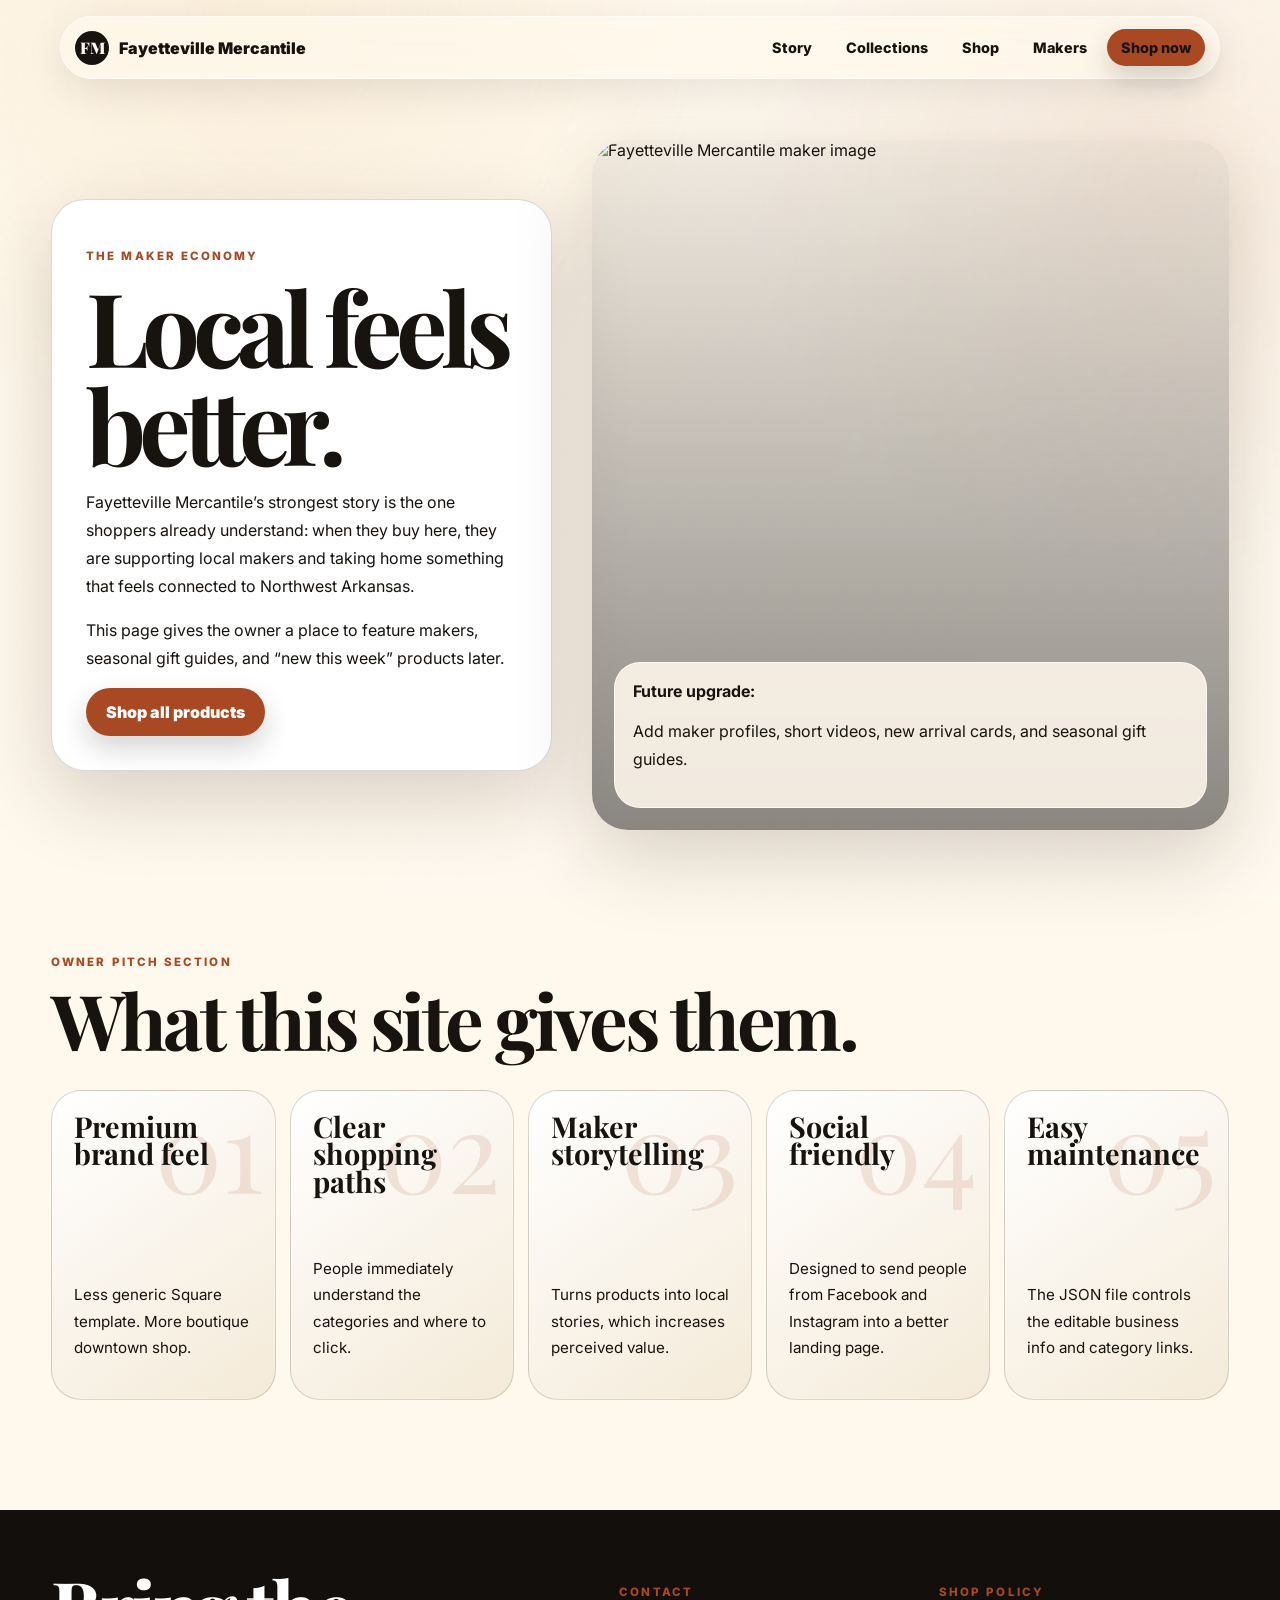
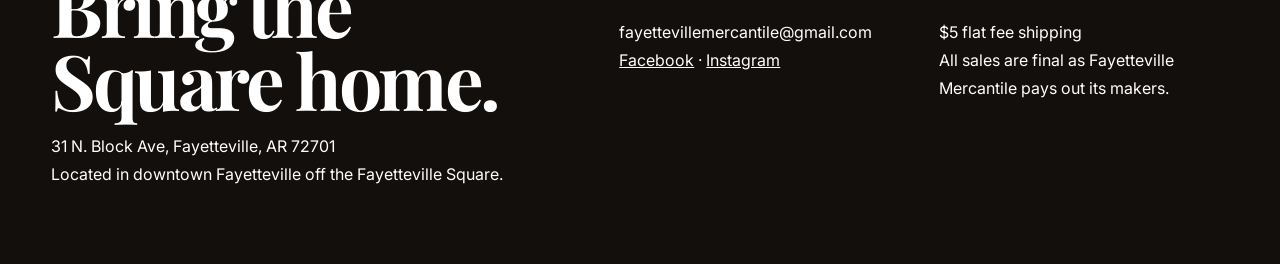
==== makers/index.html @ d218198b "Add initial HTML structure for makers page" ====
<!doctype html>
<html lang="en">

<head>
    <meta charset="utf-8">
    <meta name="viewport" content="width=device-width, initial-scale=1">
    <title>Local Makers | Fayetteville Mercantile</title>
    <link rel="preconnect" href="https://fonts.googleapis.com">
    <link
        href="https://fonts.googleapis.com/css2?family=Inter:wght@500;700;800;900&family=Playfair+Display:wght@700;900&display=swap"
        rel="stylesheet">
    <link rel="stylesheet" href="../assets/css/styles.css">
</head>

<body data-depth="sub">
    <nav class="nav"><a class="brand" href="../index.html"><span class="mark">FM</span><span>Fayetteville
                Mercantile</span></a>
        <div class="links"><a href="../index.html#story">Story</a><a href="../index.html#collections">Collections</a><a
                href="../shop/index.html">Shop</a><a href="../makers/index.html">Makers</a><a class="btn rust"
                data-shop-link href="#">Shop now</a></div>
    </nav>
    <main class="shop-page">
        <section class="container split">
            <div class="story-card reveal">
                <p class="eyebrow">The maker economy</p>
                <h1 style="font-size:clamp(3.5rem,8vw,8rem)">Local feels better.</h1>
                <p>Fayetteville Mercantile’s strongest story is the one shoppers already understand: when they buy here,
                    they are supporting local makers and taking home something that feels connected to Northwest
                    Arkansas.</p>
                <p>This page gives the owner a place to feature makers, seasonal gift guides, and “new this week”
                    products later.</p><a class="btn rust" data-shop-link href="#">Shop all products</a>
            </div>
            <div class="hero-card reveal"><img data-about-img alt="Fayetteville Mercantile maker image">
                <div class="floating"><strong>Future upgrade:</strong>
                    <p>Add maker profiles, short videos, new arrival cards, and seasonal gift guides.</p>
                </div>
            </div>
        </section>
        <section class="section container">
            <p class="eyebrow">Owner pitch section</p>
            <h2>What this site gives them.</h2>
            <div class="categories">
                <div class="cat reveal" data-num="01">
                    <h3>Premium brand feel</h3>
                    <p>Less generic Square template. More boutique downtown shop.</p>
                </div>
                <div class="cat reveal" data-num="02">
                    <h3>Clear shopping paths</h3>
                    <p>People immediately understand the categories and where to click.</p>
                </div>
                <div class="cat reveal" data-num="03">
                    <h3>Maker storytelling</h3>
                    <p>Turns products into local stories, which increases perceived value.</p>
                </div>
                <div class="cat reveal" data-num="04">
                    <h3>Social friendly</h3>
                    <p>Designed to send people from Facebook and Instagram into a better landing page.</p>
                </div>
                <div class="cat reveal" data-num="05">
                    <h3>Easy maintenance</h3>
                    <p>The JSON file controls the editable business info and category links.</p>
                </div>
            </div>
        </section>
    </main>
    <footer class="footer">
        <div class="container footer-grid">
            <div>
                <h2>Bring the Square home.</h2>
                <p><span data-business="address"></span><br><span data-business="locationNote"></span></p>
            </div>
            <div>
                <p class="eyebrow">Contact</p>
                <p><span data-business="email"></span><br><a data-fb style="color:white" target="_blank">Facebook</a> ·
                    <a data-ig style="color:white" target="_blank">Instagram</a></p>
            </div>
            <div>
                <p class="eyebrow">Shop policy</p>
                <p><span data-business="shipping"></span><br><span data-business="policy"></span></p>
            </div>
        </div>
    </footer>
    <script src="../assets/js/main.js"></script>
</body>

</html>
---- assets/css/styles.css ----
:root {
    --ink: #17130f;
    --cream: #fff8ec;
    --paper: #f4ead8;
    --rust: #a84923;
    --gold: #d7a84d;
    --sage: #6f7f5f;
    --berry: #5a2036;
    --line: rgba(23, 19, 15, .16);
    --shadow: 0 28px 80px rgba(45, 25, 12, .18)
}

* {
    box-sizing: border-box
}

html {
    scroll-behavior: smooth
}

body {
    margin: 0;
    font-family: Inter, system-ui, -apple-system, Segoe UI, sans-serif;
    color: var(--ink);
    background: var(--cream);
    overflow-x: hidden
}

body:before {
    content: "";
    position: fixed;
    inset: 0;
    pointer-events: none;
    opacity: .45;
    background: radial-gradient(circle at 20% 0%, rgba(215, 168, 77, .25), transparent 34%), radial-gradient(circle at 90% 20%, rgba(168, 73, 35, .18), transparent 30%), linear-gradient(120deg, transparent, rgba(255, 255, 255, .45));
    z-index: -1
}

img {
    max-width: 100%;
    display: block
}

.container {
    width: min(1180px, 92vw);
    margin: auto
}

.eyebrow {
    letter-spacing: .18em;
    text-transform: uppercase;
    font-weight: 800;
    font-size: .72rem;
    color: var(--rust)
}

h1,
h2,
h3 {
    font-family: "Playfair Display", Georgia, serif;
    line-height: .95;
    margin: 0
}

h1 {
    font-size: clamp(4.1rem, 10vw, 10rem);
    letter-spacing: -.07em
}

h2 {
    font-size: clamp(2.4rem, 6vw, 5.8rem);
    letter-spacing: -.045em
}

p {
    line-height: 1.75
}

.nav {
    position: fixed;
    top: 16px;
    left: 50%;
    transform: translateX(-50%);
    width: min(1160px, 92vw);
    z-index: 20;
    display: flex;
    align-items: center;
    justify-content: space-between;
    padding: 12px 14px;
    border: 1px solid rgba(255, 255, 255, .5);
    background: rgba(255, 248, 236, .72);
    backdrop-filter: blur(18px);
    border-radius: 999px;
    box-shadow: 0 12px 40px rgba(0, 0, 0, .09)
}

.brand {
    display: flex;
    align-items: center;
    gap: 10px;
    font-weight: 900;
    text-decoration: none;
    color: var(--ink)
}

.mark {
    width: 34px;
    height: 34px;
    border-radius: 50%;
    display: grid;
    place-items: center;
    background: var(--ink);
    color: var(--cream);
    font-family: "Playfair Display", serif
}

.links {
    display: flex;
    gap: 6px;
    align-items: center
}

.links a {
    padding: 10px 14px;
    border-radius: 999px;
    text-decoration: none;
    color: var(--ink);
    font-weight: 800;
    font-size: .9rem
}

.links a:hover {
    background: #fff
}

.btn {
    display: inline-flex;
    align-items: center;
    justify-content: center;
    gap: 10px;
    border: 0;
    border-radius: 999px;
    background: var(--ink);
    color: #fff;
    text-decoration: none;
    font-weight: 900;
    padding: 14px 20px;
    box-shadow: 0 12px 28px rgba(23, 19, 15, .18);
    cursor: pointer
}

.btn.alt {
    background: #fff;
    color: var(--ink);
    border: 1px solid var(--line)
}

.btn.rust {
    background: var(--rust)
}

.hero {
    min-height: 100vh;
    display: grid;
    align-items: end;
    padding: 130px 0 70px;
    position: relative
}

.hero-grid {
    display: grid;
    grid-template-columns: 1.08fr .92fr;
    gap: 42px;
    align-items: end
}

.hero-copy {
    position: relative;
    z-index: 2
}

.hero h1 span {
    display: block
}

.hero p {
    max-width: 620px;
    font-size: 1.16rem
}

.hero-actions {
    display: flex;
    gap: 12px;
    flex-wrap: wrap;
    margin-top: 28px
}

.hero-card {
    position: relative;
    min-height: 690px;
    border-radius: 36px;
    overflow: hidden;
    box-shadow: var(--shadow);
    isolation: isolate
}

.hero-card img {
    width: 100%;
    height: 100%;
    object-fit: cover;
    position: absolute;
    inset: 0
}

.hero-card:after {
    content: "";
    position: absolute;
    inset: 0;
    background: linear-gradient(180deg, rgba(0, 0, 0, .05), rgba(0, 0, 0, .46))
}

.floating {
    position: absolute;
    bottom: 22px;
    left: 22px;
    right: 22px;
    z-index: 3;
    background: rgba(255, 248, 236, .88);
    backdrop-filter: blur(14px);
    border-radius: 26px;
    padding: 18px;
    border: 1px solid rgba(255, 255, 255, .7)
}

.ticker {
    overflow: hidden;
    border-block: 1px solid var(--line);
    background: #fff
}

.ticker-track {
    display: flex;
    gap: 40px;
    white-space: nowrap;
    animation: marquee 24s linear infinite;
    padding: 16px 0;
    font-weight: 900;
    color: var(--berry)
}

@keyframes marquee {
    from {
        transform: translateX(0)
    }

    to {
        transform: translateX(-50%)
    }
}

.section {
    padding: 110px 0
}

.split {
    display: grid;
    grid-template-columns: .88fr 1.12fr;
    gap: 40px;
    align-items: center
}

.story-card {
    background: #fff;
    border: 1px solid var(--line);
    border-radius: 34px;
    padding: 34px;
    box-shadow: var(--shadow)
}

.story-image {
    border-radius: 34px;
    overflow: hidden;
    transform: rotate(-2deg);
    box-shadow: var(--shadow)
}

.story-image img {
    width: 100%;
    height: 560px;
    object-fit: cover
}

.categories {
    display: grid;
    grid-template-columns: repeat(5, 1fr);
    gap: 14px;
    margin-top: 34px
}

.cat {
    position: relative;
    min-height: 310px;
    border-radius: 30px;
    padding: 22px;
    overflow: hidden;
    background: linear-gradient(145deg, #fff, var(--paper));
    border: 1px solid var(--line);
    text-decoration: none;
    color: var(--ink);
    transition: .35s ease;
    display: flex;
    flex-direction: column;
    justify-content: space-between
}

.cat:hover {
    transform: translateY(-9px);
    box-shadow: var(--shadow)
}

.cat:before {
    content: attr(data-num);
    font-family: "Playfair Display";
    font-size: 7rem;
    line-height: .8;
    color: rgba(168, 73, 35, .13);
    position: absolute;
    right: 12px;
    top: 12px
}

.cat h3 {
    font-size: 1.8rem;
    position: relative
}

.cat p {
    font-size: .95rem;
    position: relative
}

.cat small {
    font-weight: 900;
    color: var(--rust)
}

.experience {
    background: var(--ink);
    color: var(--cream);
    border-radius: 44px;
    padding: 54px;
    display: grid;
    grid-template-columns: 1fr 1fr;
    gap: 34px
}

.pill-grid {
    display: grid;
    grid-template-columns: repeat(2, 1fr);
    gap: 12px
}

.pill {
    background: rgba(255, 255, 255, .08);
    border: 1px solid rgba(255, 255, 255, .16);
    border-radius: 22px;
    padding: 18px
}

.gallery {
    display: grid;
    grid-template-columns: 1.1fr .9fr;
    gap: 16px
}

.gallery img {
    border-radius: 30px;
    object-fit: cover;
    height: 440px;
    width: 100%
}

.gallery .stack {
    display: grid;
    gap: 16px
}

.gallery .stack img {
    height: 212px
}

.shop-page {
    padding-top: 140px;
    min-height: 100vh
}

.shop-controls {
    display: flex;
    gap: 12px;
    flex-wrap: wrap;
    margin: 24px 0
}

.filter {
    border: 1px solid var(--line);
    background: #fff;
    border-radius: 999px;
    padding: 12px 16px;
    font-weight: 900;
    cursor: pointer
}

.filter.active {
    background: var(--ink);
    color: #fff
}

.product-grid {
    display: grid;
    grid-template-columns: repeat(3, 1fr);
    gap: 18px;
    margin-top: 24px
}

.product {
    background: #fff;
    border: 1px solid var(--line);
    border-radius: 30px;
    padding: 24px;
    box-shadow: 0 16px 48px rgba(40, 20, 8, .08)
}

.product .tag {
    display: inline-block;
    font-size: .72rem;
    font-weight: 900;
    color: var(--rust);
    letter-spacing: .12em;
    text-transform: uppercase
}

.footer {
    padding: 60px 0;
    background: #120f0c;
    color: #fff
}

.footer-grid {
    display: grid;
    grid-template-columns: 1.3fr .7fr .7fr;
    gap: 30px
}

.reveal {
    opacity: 0;
    transform: translateY(26px);
    transition: .75s ease
}

.reveal.show {
    opacity: 1;
    transform: none
}

@media(max-width:900px) {
    .links a:not(.btn) {
        display: none
    }

    .hero-grid,
    .split,
    .experience,
    .gallery,
    .footer-grid {
        grid-template-columns: 1fr
    }

    .hero-card {
        min-height: 520px
    }

    .categories,
    .product-grid {
        grid-template-columns: 1fr
    }

    .pill-grid {
        grid-template-columns: 1fr
    }

    h1 {
        font-size: 4.3rem
    }

    .section {
        padding: 74px 0
    }

    .experience {
        padding: 28px;
        border-radius: 30px
    }
}
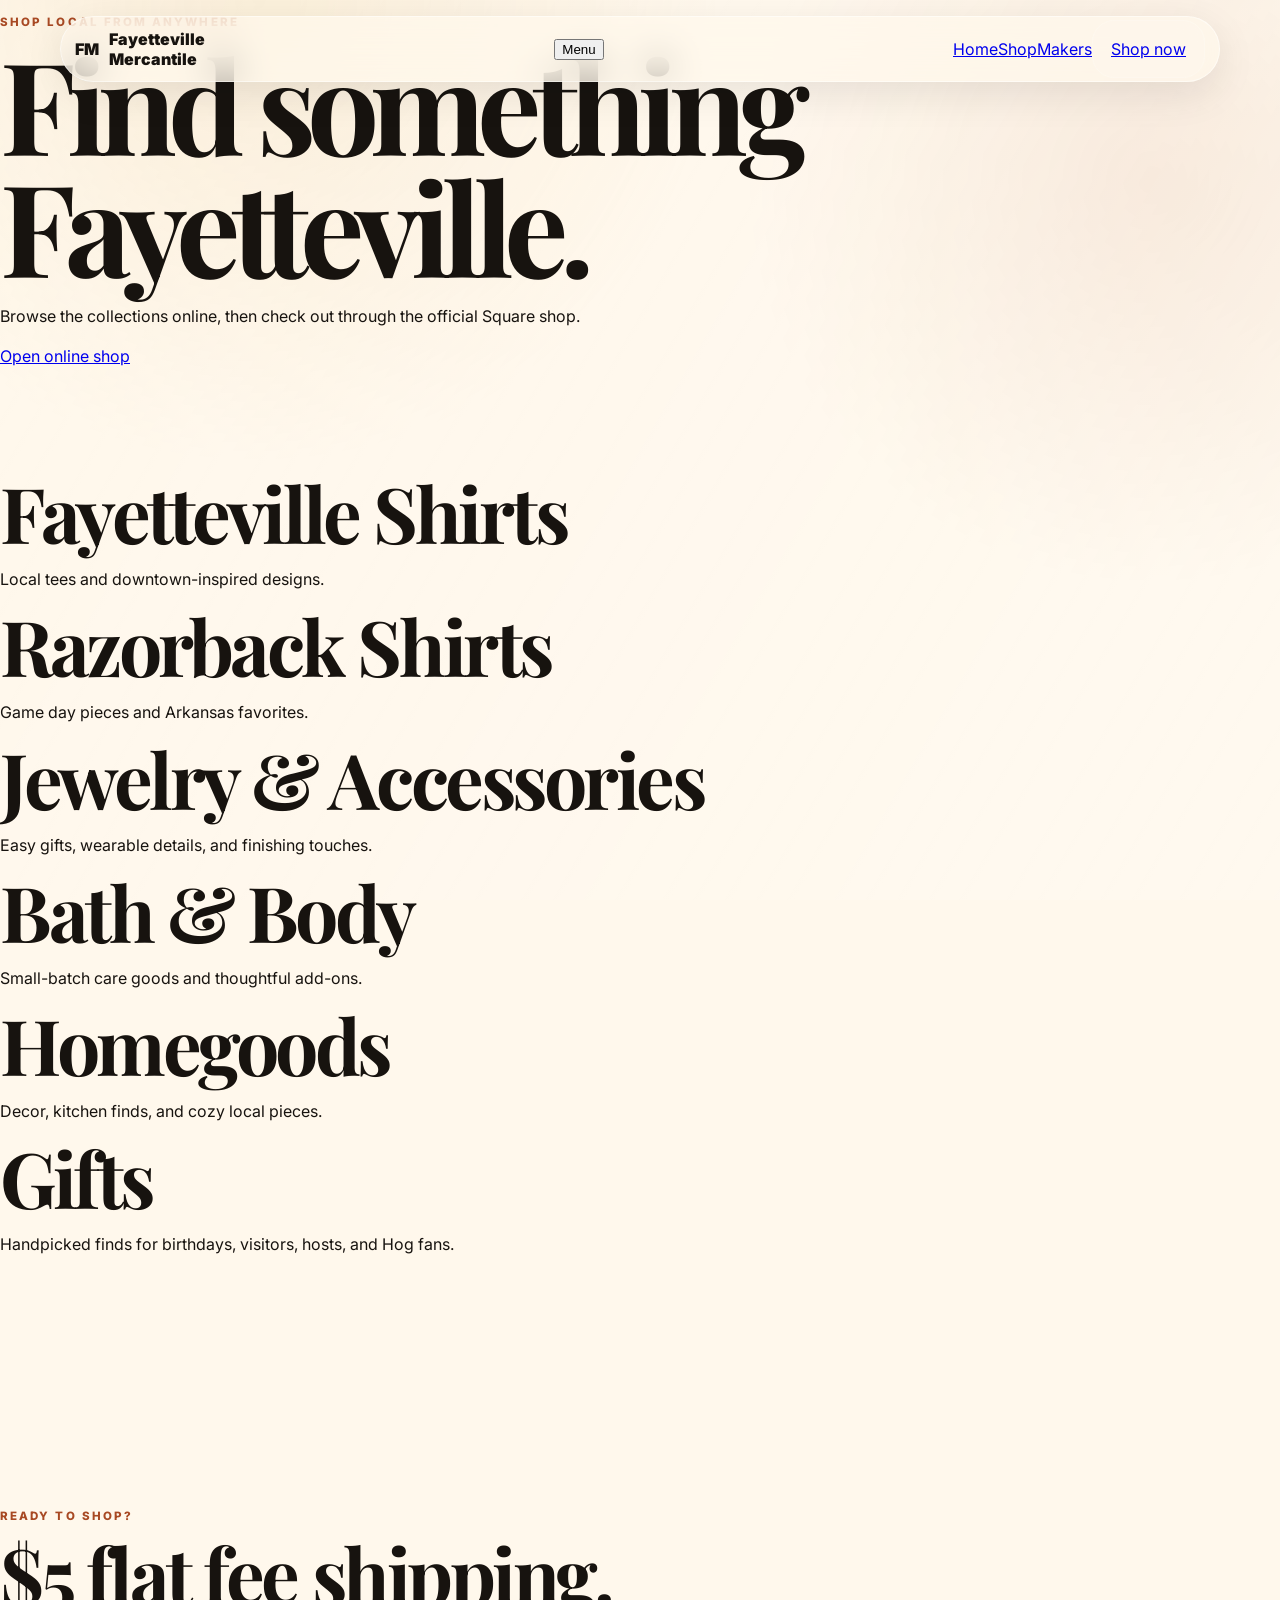
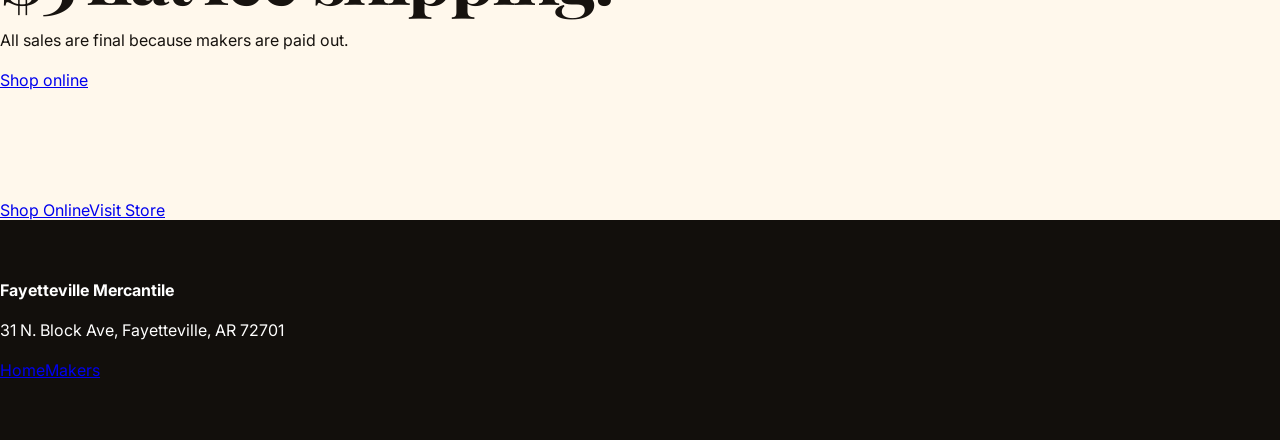
==== commit 8e2932ac: "Update index.html" ====
--- a/makers/index.html
+++ b/makers/index.html
@@ -4,81 +4,78 @@
 <head>
     <meta charset="utf-8">
     <meta name="viewport" content="width=device-width, initial-scale=1">
-    <title>Local Makers | Fayetteville Mercantile</title>
+    <title>Shop | Fayetteville Mercantile</title>
+    <meta name="description"
+        content="Shop Fayetteville Mercantile collections including Fayetteville shirts, Razorback styles, jewelry, accessories, bath and body, homegoods, and local gifts.">
     <link rel="preconnect" href="https://fonts.googleapis.com">
+    <link rel="preconnect" href="https://fonts.gstatic.com" crossorigin>
     <link
-        href="https://fonts.googleapis.com/css2?family=Inter:wght@500;700;800;900&family=Playfair+Display:wght@700;900&display=swap"
+        href="https://fonts.googleapis.com/css2?family=Playfair+Display:wght@700;800&family=Inter:wght@400;600;700;800;900&display=swap"
         rel="stylesheet">
     <link rel="stylesheet" href="../assets/css/styles.css">
 </head>
 
-<body data-depth="sub">
-    <nav class="nav"><a class="brand" href="../index.html"><span class="mark">FM</span><span>Fayetteville
-                Mercantile</span></a>
-        <div class="links"><a href="../index.html#story">Story</a><a href="../index.html#collections">Collections</a><a
-                href="../shop/index.html">Shop</a><a href="../makers/index.html">Makers</a><a class="btn rust"
-                data-shop-link href="#">Shop now</a></div>
-    </nav>
-    <main class="shop-page">
-        <section class="container split">
-            <div class="story-card reveal">
-                <p class="eyebrow">The maker economy</p>
-                <h1 style="font-size:clamp(3.5rem,8vw,8rem)">Local feels better.</h1>
-                <p>Fayetteville Mercantile’s strongest story is the one shoppers already understand: when they buy here,
-                    they are supporting local makers and taking home something that feels connected to Northwest
-                    Arkansas.</p>
-                <p>This page gives the owner a place to feature makers, seasonal gift guides, and “new this week”
-                    products later.</p><a class="btn rust" data-shop-link href="#">Shop all products</a>
-            </div>
-            <div class="hero-card reveal"><img data-about-img alt="Fayetteville Mercantile maker image">
-                <div class="floating"><strong>Future upgrade:</strong>
-                    <p>Add maker profiles, short videos, new arrival cards, and seasonal gift guides.</p>
-                </div>
+<body>
+    <header class="nav" data-nav><a class="brand" href="../index.html"><span
+                class="brand-mark">FM</span><span>Fayetteville<br>Mercantile</span></a><button class="menu-toggle"
+            data-menu>Menu</button>
+        <nav class="nav-links" data-links><a href="../index.html">Home</a><a href="index.html">Shop</a><a
+                href="../makers/index.html">Makers</a><a class="pill"
+                href="https://www.fayettevillemercantile.com/s/shop" target="_blank" rel="noopener">Shop now</a></nav>
+    </header>
+    <main>
+        <section class="page-hero">
+            <p class="eyebrow">Shop local from anywhere</p>
+            <h1>Find something Fayetteville.</h1>
+            <p>Browse the collections online, then check out through the official Square shop.</p><a
+                class="button primary" href="https://www.fayettevillemercantile.com/s/shop" target="_blank"
+                rel="noopener">Open online shop</a>
+        </section>
+        <section class="section">
+            <div class="shop-grid">
+                <article>
+                    <h2>Fayetteville Shirts</h2>
+                    <p>Local tees and downtown-inspired designs.</p>
+                </article>
+                <article>
+                    <h2>Razorback Shirts</h2>
+                    <p>Game day pieces and Arkansas favorites.</p>
+                </article>
+                <article>
+                    <h2>Jewelry & Accessories</h2>
+                    <p>Easy gifts, wearable details, and finishing touches.</p>
+                </article>
+                <article>
+                    <h2>Bath & Body</h2>
+                    <p>Small-batch care goods and thoughtful add-ons.</p>
+                </article>
+                <article>
+                    <h2>Homegoods</h2>
+                    <p>Decor, kitchen finds, and cozy local pieces.</p>
+                </article>
+                <article>
+                    <h2>Gifts</h2>
+                    <p>Handpicked finds for birthdays, visitors, hosts, and Hog fans.</p>
+                </article>
             </div>
         </section>
-        <section class="section container">
-            <p class="eyebrow">Owner pitch section</p>
-            <h2>What this site gives them.</h2>
-            <div class="categories">
-                <div class="cat reveal" data-num="01">
-                    <h3>Premium brand feel</h3>
-                    <p>Less generic Square template. More boutique downtown shop.</p>
-                </div>
-                <div class="cat reveal" data-num="02">
-                    <h3>Clear shopping paths</h3>
-                    <p>People immediately understand the categories and where to click.</p>
-                </div>
-                <div class="cat reveal" data-num="03">
-                    <h3>Maker storytelling</h3>
-                    <p>Turns products into local stories, which increases perceived value.</p>
-                </div>
-                <div class="cat reveal" data-num="04">
-                    <h3>Social friendly</h3>
-                    <p>Designed to send people from Facebook and Instagram into a better landing page.</p>
-                </div>
-                <div class="cat reveal" data-num="05">
-                    <h3>Easy maintenance</h3>
-                    <p>The JSON file controls the editable business info and category links.</p>
-                </div>
-            </div>
+        <section class="section ready">
+            <div>
+                <p class="eyebrow">Ready to shop?</p>
+                <h2>$5 flat fee shipping.</h2>
+                <p>All sales are final because makers are paid out.</p>
+            </div><a class="button primary" href="https://www.fayettevillemercantile.com/s/shop" target="_blank"
+                rel="noopener">Shop online</a>
         </section>
     </main>
+    <div class="sticky-cta"><a href="https://www.fayettevillemercantile.com/s/shop" target="_blank" rel="noopener">Shop
+            Online</a><a href="https://maps.google.com/?q=31+N.+Block+Ave+Fayetteville+AR+72701" target="_blank"
+            rel="noopener">Visit Store</a></div>
     <footer class="footer">
-        <div class="container footer-grid">
-            <div>
-                <h2>Bring the Square home.</h2>
-                <p><span data-business="address"></span><br><span data-business="locationNote"></span></p>
-            </div>
-            <div>
-                <p class="eyebrow">Contact</p>
-                <p><span data-business="email"></span><br><a data-fb style="color:white" target="_blank">Facebook</a> ·
-                    <a data-ig style="color:white" target="_blank">Instagram</a></p>
-            </div>
-            <div>
-                <p class="eyebrow">Shop policy</p>
-                <p><span data-business="shipping"></span><br><span data-business="policy"></span></p>
-            </div>
+        <div><strong>Fayetteville Mercantile</strong>
+            <p>31 N. Block Ave, Fayetteville, AR 72701</p>
         </div>
+        <div><a href="../index.html">Home</a><a href="../makers/index.html">Makers</a></div>
     </footer>
     <script src="../assets/js/main.js"></script>
 </body>
